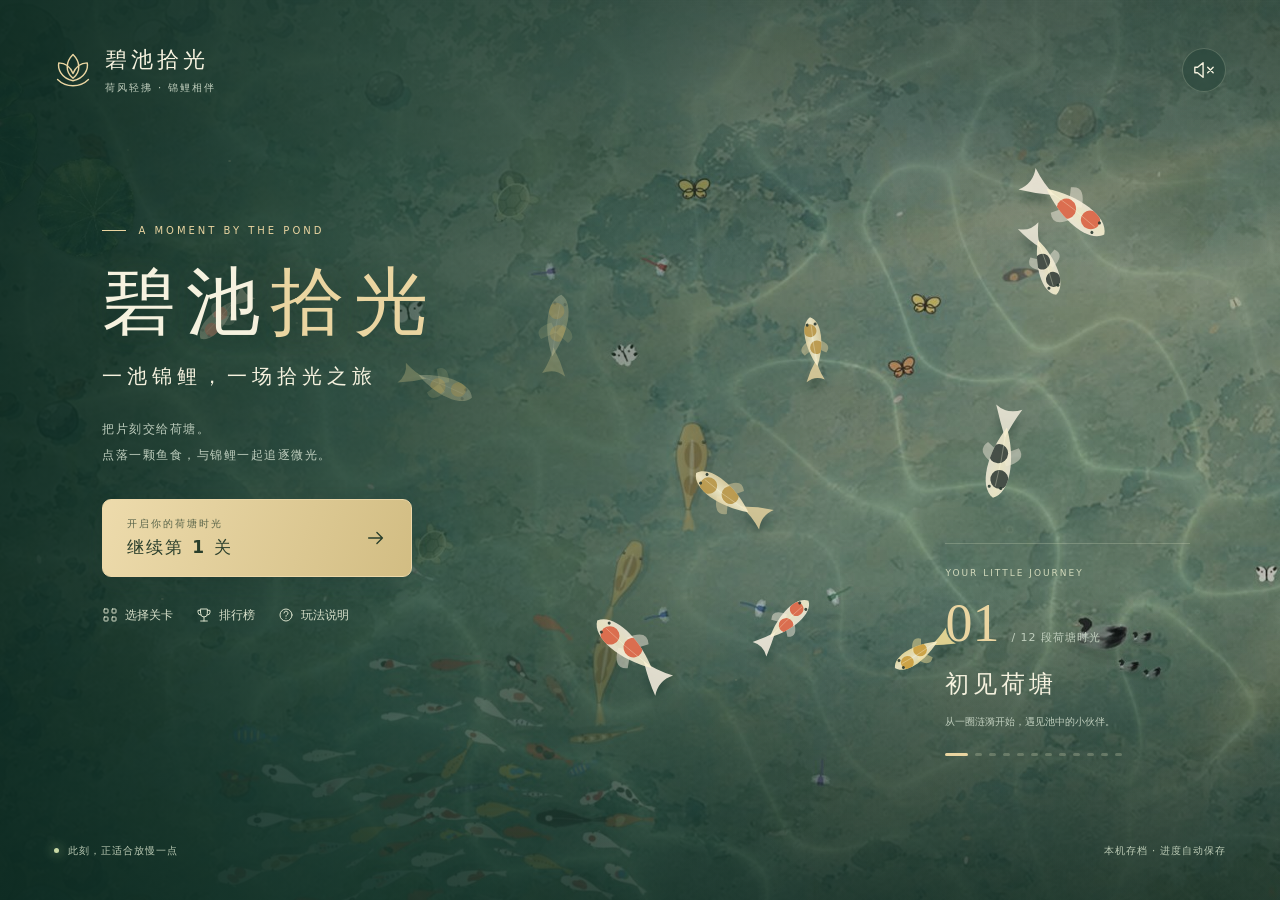
==== code/index.html @ 0af528f8 "0.1.0: first release" ====
<!doctype html>
<html lang="zh-CN">
<head>
  <meta charset="utf-8">
  <meta name="viewport" content="width=device-width,initial-scale=1,viewport-fit=cover">
  <meta name="theme-color" content="#133d35">
  <meta name="description" content="一池锦鲤，一场拾光之旅。点击水面投喂，在荷塘里开启十二段轻盈旅程。">
  <title>碧池拾光 · 一池锦鲤，一场拾光之旅</title>
  <link rel="icon" href="assets/lotus.svg" type="image/svg+xml">
  <link rel="stylesheet" href="css/game.css">
  <script defer src="js/levels.js"></script>
  <script defer src="js/storage.js"></script>
  <script defer src="js/taptap-adapter.js"></script>
  <script defer src="js/engine.js"></script>
  <script defer src="js/renderer.js"></script>
  <script defer src="js/game.js"></script>
</head>
<body>
  <svg class="symbol-library" aria-hidden="true"><defs>
    <symbol id="i-lotus" viewBox="0 0 32 32"><path d="M16 25C6 23 3 15 4 10c6 0 10 4 12 9 2-5 6-9 12-9 1 5-2 13-12 15Z"/><path d="M16 23C9 17 10 9 16 3c6 6 7 14 0 20Z"/><path d="M3 24c7 7 19 7 26 0"/></symbol>
    <symbol id="i-arrow" viewBox="0 0 24 24"><path d="M4 12h15m-6-6 6 6-6 6"/></symbol>
    <symbol id="i-sound" viewBox="0 0 24 24"><path d="m11 4-6 5H2v6h3l6 5Zm4 4c3 2 3 6 0 8m3-11c5 4 5 10 0 14"/></symbol>
    <symbol id="i-muted" viewBox="0 0 24 24"><path d="m11 4-6 5H2v6h3l6 5Zm5 5 6 6m0-6-6 6"/></symbol>
    <symbol id="i-pause" viewBox="0 0 24 24"><path d="M8 5v14M16 5v14"/></symbol>
    <symbol id="i-cup" viewBox="0 0 24 24"><path d="M7 3h10v7a5 5 0 0 1-10 0Zm0 2H3v3a4 4 0 0 0 4 4m10-7h4v3a4 4 0 0 1-4 4m-5 3v6m-5 0h10"/></symbol>
    <symbol id="i-grid" viewBox="0 0 24 24"><rect x="3" y="3" width="6" height="6" rx="1"/><rect x="15" y="3" width="6" height="6" rx="1"/><rect x="3" y="15" width="6" height="6" rx="1"/><rect x="15" y="15" width="6" height="6" rx="1"/></symbol>
    <symbol id="i-help" viewBox="0 0 24 24"><circle cx="12" cy="12" r="9"/><path d="M9 9a3 3 0 1 1 4 3c-1 .5-1 1-1 2m0 3h.01"/></symbol>
    <symbol id="i-close" viewBox="0 0 24 24"><path d="m6 6 12 12M6 18 18 6"/></symbol>
    <symbol id="i-lock" viewBox="0 0 24 24"><rect x="5" y="10" width="14" height="11" rx="2"/><path d="M8 10V7a4 4 0 0 1 8 0v3m-4 5v2"/></symbol>
    <symbol id="i-drop" viewBox="0 0 24 24"><path d="M12 2C10 7 5 10 5 15a7 7 0 0 0 14 0c0-5-5-8-7-13Z"/></symbol>
  </defs></svg>
  <main id="stage" class="stage" aria-label="碧池拾光锦鲤池塘">
    <div class="pond-background"></div><div class="pond-shade"></div>
    <canvas id="pond" aria-label="池塘投喂区域，点击水面投喂。键盘用户可按方向键移动投喂点，F 键投喂。" tabindex="0"></canvas>
    <header class="topbar">
      <div class="brand"><svg class="brand-mark"><use href="#i-lotus"/></svg><div><div class="brand-name">碧池拾光</div><span id="chapterLabel">荷风轻拂 · 锦鲤相伴</span></div></div>
      <div id="gameStats" class="game-stats" hidden><div><small>本关得分</small><strong id="score">0</strong></div><span class="stat-divider"></span><div><small>剩余时间</small><strong id="time">01:00</strong></div></div>
      <div class="system-actions"><button id="soundButton" class="icon-button" aria-label="开启音效" aria-pressed="false"><svg><use href="#i-muted"/></svg></button><button id="pauseButton" class="icon-button" aria-label="暂停游戏" hidden><svg><use href="#i-pause"/></svg></button></div>
    </header>
    <section id="menu" class="menu" aria-labelledby="mainTitle">
      <div class="eyebrow"><span></span> A MOMENT BY THE POND</div>
      <h1 id="mainTitle">碧池<span>拾光</span></h1>
      <p class="menu-subtitle">一池锦鲤，一场拾光之旅</p>
      <p class="menu-description">把片刻交给荷塘。<br>点落一颗鱼食，与锦鲤一起追逐微光。</p>
      <button id="continueButton" class="primary menu-primary"><span><small>开启你的荷塘时光</small><b id="continueLabel">继续第 1 关</b></span><svg><use href="#i-arrow"/></svg></button>
      <nav class="menu-links" aria-label="游戏菜单"><button data-action="levels"><svg><use href="#i-grid"/></svg>选择关卡</button><button data-action="ranking"><svg><use href="#i-cup"/></svg>排行榜</button><button data-action="help"><svg><use href="#i-help"/></svg>玩法说明</button></nav>
    </section>
    <aside id="journeyCard" class="journey-card"><span class="eyebrow">YOUR LITTLE JOURNEY</span><div><strong id="journeyNumber">01</strong><span>/ 12 段荷塘时光</span></div><h2 id="journeyName">初见荷塘</h2><p id="journeyNote">从一圈涟漪开始，遇见池中的小伙伴。</p><div class="journey-dots" id="journeyDots"></div></aside>
    <section id="hud" class="hud" hidden>
      <div class="objective glass"><div class="objective-title"><span id="levelLabel">第一关 · 初见荷塘</span><span id="progressText">0 / 100</span></div><div id="progressBar" class="progress-track" role="progressbar" aria-label="目标分数" aria-valuemin="0" aria-valuemax="100" aria-valuenow="0"><div id="progressFill"></div></div><div class="food-count"><svg><use href="#i-drop"/></svg><span>剩余投喂</span><b id="feeds">7</b><span class="food-dots" id="foodDots"></span></div></div>
      <div class="feeding-hint" id="feedingHint">点击水面投喂，吸引锦鲤追食</div>
      <nav class="quick-actions"><button class="icon-button" data-action="ranking" aria-label="排行榜"><svg><use href="#i-cup"/></svg></button><button class="icon-button" data-action="levels" aria-label="选择关卡"><svg><use href="#i-grid"/></svg></button><button class="icon-button" data-action="help" aria-label="玩法说明"><svg><use href="#i-help"/></svg></button></nav>
    </section>
    <div id="combo" class="combo" hidden><span id="comboNumber">2</span><small>连击 · 锦鲤逐光</small></div>
    <footer id="menuFooter" class="menu-footer"><span><i></i> 此刻，正适合放慢一点</span><span id="storageStatus">本机存档 · 进度自动保存</span></footer>
    <div id="toast" class="toast" role="status" aria-live="polite" hidden></div>
    <div id="overlay" class="overlay" hidden><section id="panel" class="panel" role="dialog" aria-modal="true" aria-labelledby="panelTitle" tabindex="-1"></section></div>
    <div id="orientation" class="orientation"><span>↻</span><div><b>请横屏体验</b><small>让荷塘在眼前舒展开来</small></div><button id="dismissOrientation" aria-label="关闭横屏提示">×</button></div>
  </main>
</body>
</html>
---- code/css/game.css ----
@charset "UTF-8";
:root{color-scheme:dark;--cream:#f6f2df;--muted:#c0cebd;--gold:#ead5a1;--green:#163d33;--line:rgba(230,235,205,.22);font-family:"Microsoft YaHei","PingFang SC",system-ui,sans-serif;color:var(--cream);background:#10261f;font-synthesis:none}
*{box-sizing:border-box}body{margin:0;min-height:100svh;display:grid;place-items:center}button,input{font:inherit}button{color:inherit;cursor:pointer;border:0}button:disabled{cursor:not-allowed}button:focus-visible,input:focus-visible,canvas:focus-visible{outline:2px solid var(--gold);outline-offset:5px}button{transition:background .16s,transform .16s,border-color .16s}button:hover:not(:disabled){transform:translateY(-2px)}button:active:not(:disabled){transform:translateY(1px)}[hidden]{display:none!important}svg{width:22px;height:22px;fill:none;stroke:currentColor;stroke-width:1.5;stroke-linecap:round;stroke-linejoin:round;flex:none}.symbol-library{position:absolute;width:0;height:0;overflow:hidden}.stage{width:100%;height:100svh;max-width:1920px;max-height:1080px;min-height:360px;position:relative;overflow:hidden;isolation:isolate;background:#507b65}.pond-background,.pond-shade,#pond{position:absolute;inset:0;width:100%;height:100%}.pond-background{z-index:-3;background:url('../assets/pond-scene.jpg') center/cover no-repeat;filter:saturate(.75) brightness(.8)}.pond-shade{z-index:-2;background:linear-gradient(90deg,rgba(13,43,34,.88),rgba(19,55,44,.62) 28%,rgba(18,52,40,.05) 65%),linear-gradient(0deg,rgba(11,36,28,.7),transparent 35%,transparent 70%,rgba(13,39,32,.45))}#pond{z-index:-1;touch-action:none}.stage.playing .pond-shade{background:linear-gradient(0deg,rgba(10,35,28,.63),transparent 28%,transparent 75%,rgba(13,39,32,.55))}.topbar{position:absolute;left:4.2%;right:4.2%;top:5%;display:flex;align-items:center;gap:26px;pointer-events:none}.brand{display:flex;align-items:center;gap:13px}.brand-mark{width:38px;height:38px;color:var(--gold);stroke-width:1.2}.brand-name{font-family:"STSong","SimSun",serif;font-size:22px;letter-spacing:4px}.brand span{display:block;font-size:10px;letter-spacing:2px;color:var(--muted);margin-top:6px}.system-actions{margin-left:auto;display:flex;gap:10px;pointer-events:auto}.icon-button{display:inline-flex;align-items:center;justify-content:center;width:44px;height:44px;border:1px solid var(--line);border-radius:50%;background:rgba(19,54,44,.35);backdrop-filter:blur(12px)}.icon-button:hover{background:rgba(228,214,169,.15);border-color:#b8b99a}.menu{position:absolute;left:8%;top:25%;width:430px;max-width:44%}.eyebrow{font-size:10px;letter-spacing:3px;color:var(--gold);display:flex;align-items:center;gap:12px}.eyebrow>span{width:24px;height:1px;background:var(--gold)}h1{font-family:"STSong","Songti SC","SimSun",serif;font-weight:400;font-size:clamp(54px,5.8vw,92px);letter-spacing:10px;line-height:1.2;margin:22px 0 16px;text-shadow:0 3px 30px #142d2266}h1 span{color:var(--gold)}.menu-subtitle{font-family:"STSong","SimSun",serif;font-size:20px;letter-spacing:5px;margin:0}.menu-description{color:#c0cfbf;font-size:12px;line-height:2.2;letter-spacing:1.5px;margin:26px 0 30px}.primary{border:1px solid #ecd7a8;background:linear-gradient(110deg,#eddbac,#d2bd83);color:#293e2b;border-radius:9px;min-height:48px;padding:13px 24px;font-weight:600;box-shadow:0 5px 24px #152f2533;display:flex;align-items:center;justify-content:center;gap:20px}.primary:hover{background:#f4e2b8}.menu-primary{width:310px;max-width:100%;justify-content:space-between;text-align:left;padding:17px 24px}.menu-primary small{display:block;font-size:10px;letter-spacing:2px;font-weight:400;opacity:.75;margin-bottom:5px}.menu-primary b{font-size:17px;letter-spacing:2px}.menu-links{display:flex;gap:23px;margin-top:26px;white-space:nowrap}.menu-links button{display:flex;gap:7px;align-items:center;background:none;padding:4px 0;color:#d8e0ca;font-size:12px}.menu-links svg{width:16px;height:16px}.journey-card{position:absolute;right:7%;bottom:16%;width:245px;padding:24px 0 0;border-top:1px solid var(--line)}.journey-card .eyebrow{font-size:9px;letter-spacing:2px;color:#d2d9bb}.journey-card>div:not(.journey-dots){display:flex;align-items:baseline;gap:12px;margin:14px 0}.journey-card strong{font-family:Georgia,serif;font-weight:400;font-size:54px;color:var(--gold)}.journey-card div>span{font-size:11px;color:var(--muted);letter-spacing:1px}.journey-card h2{font-family:"STSong","SimSun",serif;font-size:24px;font-weight:400;letter-spacing:4px;margin:0 0 12px}.journey-card p{font-size:10px;line-height:1.9;color:var(--muted)}.journey-dots{display:flex;gap:7px;margin-top:22px}.journey-dots i{width:7px;height:3px;background:#d8ddbc44;border-radius:2px}.journey-dots i.unlocked{background:var(--gold)}.journey-dots i.current{width:23px}.menu-footer{position:absolute;bottom:4.7%;left:4.2%;right:4.2%;display:flex;justify-content:space-between;color:#bccbb5;font-size:10px;letter-spacing:1px}.menu-footer span:first-child{display:flex;align-items:center;gap:9px}.menu-footer i{width:5px;height:5px;background:#cad9a6;border-radius:50%;box-shadow:0 0 12px #d9eeac}.game-stats{display:flex;gap:25px;align-items:center;margin-left:auto}.game-stats small{display:block;font-size:10px;letter-spacing:2px;color:#d2dcc5;margin-bottom:5px}.game-stats strong{font-size:31px;font-weight:500;font-variant-numeric:tabular-nums}.game-stats+.system-actions{margin-left:0}.stat-divider{height:33px;width:1px;background:var(--line)}.game-stats .urgent{color:#ffd0a8}.hud{position:absolute;bottom:5%;left:4.2%;right:4.2%;display:flex;align-items:flex-end;justify-content:space-between;gap:20px;pointer-events:none}.glass{background:rgba(17,47,38,.72);border:1px solid var(--line);backdrop-filter:blur(14px);border-radius:14px}.objective{width:310px;padding:20px 22px}.objective-title{display:flex;justify-content:space-between;gap:16px;font-size:11px;color:#e5e7cd}.objective-title span:last-child{color:var(--gold);white-space:nowrap;font-variant-numeric:tabular-nums}.progress-track{height:4px;background:#d5e1bf22;border-radius:3px;margin:15px 0 17px;overflow:hidden}.progress-track>div{height:100%;width:0;background:var(--gold);border-radius:3px;transition:width .2s}.food-count{display:flex;align-items:center;gap:7px;color:var(--muted);font-size:11px}.food-count svg{width:14px;height:14px;color:var(--gold)}.food-count b{font-size:19px;font-weight:500;color:var(--gold)}.food-dots{margin-left:auto;display:flex;gap:3px}.food-dots i{width:4px;height:4px;border-radius:50%;background:var(--gold)}.food-dots i.used{background:#cad3b82b}.feeding-hint{font-size:11px;letter-spacing:1.5px;color:#e0e5cf;text-align:center;align-self:flex-end;margin-bottom:12px;text-shadow:0 1px 8px #123}.quick-actions{display:flex;gap:8px;pointer-events:auto}.combo{position:absolute;right:5%;top:24%;color:var(--gold);text-align:center;pointer-events:none;animation:bloom .2s ease-out}.combo>span{font-family:Georgia,serif;font-size:54px;font-style:italic}.combo>span:before{content:'×';font-size:28px;margin-right:8px}.combo small{display:block;font-size:10px;letter-spacing:2px}.overlay{position:absolute;inset:0;background:rgba(7,28,22,.5);backdrop-filter:blur(7px);display:grid;place-items:center;z-index:5;padding:20px}.panel{position:relative;width:min(520px,92%);max-height:92%;overflow:auto;background:linear-gradient(140deg,rgba(35,71,57,.98),rgba(16,43,35,.98));border:1px solid #c0cea245;border-radius:20px;box-shadow:0 25px 100px #071b2266;padding:38px;text-align:center;animation:bloom .25s ease-out}.panel.wide{width:min(760px,94%)}.panel .close{position:absolute;right:16px;top:16px;width:34px;height:34px;background:none;border:0}.panel>.eyebrow{justify-content:center;font-size:9px}.panel h2{font-family:"STSong","SimSun",serif;font-weight:400;font-size:32px;letter-spacing:5px;margin:14px 0}.panel-subtitle{font-size:12px;color:var(--muted);line-height:1.9;margin:0 0 24px}.panel-actions{display:flex;gap:10px;justify-content:center;margin-top:22px;flex-wrap:wrap}.panel-actions .primary{flex:1}.secondary{padding:13px 20px;min-height:46px;border:1px solid var(--line);border-radius:8px;background:#dbe9c408;color:#dae1c9;font-size:12px}.text-button{background:none;color:var(--muted);font-size:12px;padding:12px}.panel-actions.vertical{flex-direction:column}.level-grid{display:grid;grid-template-columns:repeat(4,1fr);gap:10px;text-align:left}.level-card{min-height:102px;padding:14px;background:#bcd5a808;border:1px solid #c7d9ac24;border-radius:9px;text-align:left;position:relative}.level-card:hover:not(:disabled),.level-card.current{background:#d8dcac15;border-color:#dec99888}.level-card:disabled{opacity:.4}.level-card b{display:block;font:23px Georgia,serif;color:var(--gold);margin-bottom:7px}.level-card span{display:block;font-size:12px}.level-card small{display:block;font-size:9px;color:var(--muted);margin-top:6px}.level-card svg{position:absolute;right:12px;top:16px;width:15px;height:15px}.result-flower{width:50px;height:50px;color:var(--gold);margin:0 auto 12px}.result-score{font:58px Georgia,serif;color:var(--gold);margin:18px 0 5px}.result-stats{display:flex;justify-content:center;gap:28px;border-top:1px solid var(--line);border-bottom:1px solid var(--line);padding:20px 0;margin:22px 0}.result-stats small{display:block;font-size:10px;color:var(--muted);margin-bottom:8px}.result-stats b{font-size:20px;font-weight:500}.service-note{font-size:10px;color:#c7d0b7;line-height:1.8}.steps{display:grid;gap:16px;text-align:left;margin:26px 0}.step{display:flex;gap:18px;align-items:center}.step>b{font:30px Georgia,serif;color:var(--gold);opacity:.8}.step h3{font-size:14px;font-weight:500;margin:0 0 6px}.step p{font-size:11px;line-height:1.8;color:var(--muted);margin:0}.help-tip{font-size:11px;line-height:1.9;color:var(--muted);background:#a6c2970a;border-radius:8px;padding:12px}.nickname{display:flex;align-items:center;gap:12px;margin:16px 0;text-align:left;font-size:11px;color:var(--muted)}.nickname input{min-width:0;flex:1;border:1px solid var(--line);border-radius:6px;padding:9px 12px;color:var(--cream);background:#091f1866;font-size:12px}.nickname button{min-height:36px;padding:7px 12px}.ranking-section{text-align:left;font-size:12px;letter-spacing:2px;margin:20px 0 10px;color:var(--gold)}.ranking-table{width:100%;border-collapse:collapse;text-align:left;font-size:11px}.ranking-table th{font-size:10px;font-weight:400;color:#b8c5a9;padding:11px 7px;border-bottom:1px solid var(--line)}.ranking-table td{padding:12px 7px;border-bottom:1px solid #c6d8a511}.ranking-table td:nth-child(3){color:var(--gold);font-variant-numeric:tabular-nums}.empty{padding:25px 12px;font-size:12px;color:var(--muted);line-height:2}.toast{position:absolute;left:50%;bottom:23%;transform:translateX(-50%);max-width:85%;background:#173b32ed;border:1px solid var(--line);border-radius:8px;padding:13px 20px;z-index:10;font-size:12px;line-height:1.6;text-align:center;pointer-events:none}.orientation{display:none}.stage.orientation-dismissed .orientation{display:none}@keyframes bloom{from{opacity:0;transform:translateY(6px) scale(.98)}to{opacity:1;transform:none}}
@media(min-aspect-ratio:19/10){.stage{height:min(100svh,56.25vw)}}
@media(max-height:650px) and (orientation:landscape){.topbar{top:5%;gap:18px}.brand-name{font-size:17px}.brand-mark{width:30px;height:30px}.brand span{font-size:8px}.menu{top:23%;left:8%;width:380px}.eyebrow{font-size:8px}h1{font-size:58px;margin:15px 0 9px}.menu-subtitle{font-size:16px;letter-spacing:3px}.menu-description{margin:14px 0 18px;font-size:10px;line-height:1.9}.menu-primary{width:270px;padding:12px 20px;min-height:54px}.menu-primary b{font-size:15px}.menu-primary small{font-size:8px}.menu-links{margin-top:16px;gap:18px}.menu-links button{font-size:10px}.journey-card{bottom:18%;width:210px;padding-top:15px}.journey-card strong{font-size:42px}.journey-card h2{font-size:20px}.journey-dots{margin-top:15px}.menu-footer{font-size:8px}.objective{padding:14px 17px;width:270px}.panel{padding:24px;max-height:94%;border-radius:14px}.panel h2{font-size:27px;margin:10px 0}.panel-subtitle{margin-bottom:15px;font-size:11px}.panel>.eyebrow{font-size:8px}.level-card{min-height:75px;padding:10px}.level-card b{font-size:19px;margin-bottom:4px}.level-card small{font-size:8px}.level-grid{gap:7px}.result-flower{height:30px;margin-bottom:0}.result-score{font-size:44px;margin:8px 0}.result-stats{margin:12px 0;padding:13px 0}.panel-actions{margin-top:14px}.steps{gap:13px;margin:20px 0}.game-stats strong{font-size:25px}.combo>span{font-size:40px}}
@media(max-width:850px) and (orientation:landscape){.stage{min-height:300px}.topbar{left:4%;right:4%;top:5%}.brand span{display:none}.menu{top:23%;max-width:52%}h1{font-size:48px;margin:12px 0}.menu-subtitle{font-size:14px}.menu-description{font-size:9px;margin:10px 0 15px}.menu-primary{width:235px;min-height:48px;padding:9px 16px}.menu-primary small{display:none}.menu-links{margin-top:13px;gap:16px}.journey-card{right:6%;bottom:18%;width:180px}.journey-card strong{font-size:36px}.journey-card p{font-size:9px}.journey-card .eyebrow{font-size:7px}.journey-card h2{font-size:18px}.icon-button{width:40px;height:40px}.feeding-hint{font-size:9px;letter-spacing:0;max-width:160px}.objective{width:245px}.food-dots{gap:2px}.game-stats{gap:14px}.level-card{min-height:65px;padding:8px}.level-card b{font-size:16px}.level-card span{font-size:10px}.level-card svg{top:10px;right:8px}.panel{max-height:96%;padding:19px 25px}.panel h2{font-size:23px}.panel-subtitle{font-size:10px;margin-bottom:10px}.panel-actions{margin-top:12px}.panel-actions .primary,.panel-actions .secondary{min-height:40px;padding:10px 15px}.panel .close{right:10px;top:10px}.result-stats{padding:10px 0}.result-score{font-size:38px}.result-flower{height:25px}.help-tip{font-size:10px;padding:9px}.steps{gap:10px;margin:14px 0}.step h3{font-size:12px}.step p{font-size:10px}}
@media(orientation:portrait){.stage{min-height:620px}.pond-background{background-position:44% center}.pond-shade{background:linear-gradient(90deg,#143b30db,#143b3066),linear-gradient(0deg,#143b30d9,transparent)}.topbar{top:4%}.brand-name{font-size:19px}.menu{left:9%;top:22%;max-width:84%;width:390px}h1{font-size:64px;letter-spacing:7px}.menu-subtitle{font-size:17px;letter-spacing:3px}.menu-description{margin:22px 0}.menu-primary{width:100%}.menu-links{justify-content:space-between;gap:12px}.journey-card{display:none}.menu-footer{bottom:4%;font-size:9px;gap:18px}.menu-footer span:first-child{max-width:115px;line-height:1.9}.menu-footer span:last-child{max-width:150px;text-align:right;line-height:1.9}.orientation{position:absolute;top:12%;left:9%;right:9%;z-index:6;display:flex;align-items:center;gap:12px;padding:12px 16px;background:#133a31e8;border:1px solid var(--line);border-radius:10px;backdrop-filter:blur(8px)}.orientation>span{font-size:25px;color:var(--gold)}.orientation b{display:block;font-size:12px;font-weight:500}.orientation small{display:block;font-size:9px;color:var(--muted);margin-top:4px}.orientation button{margin-left:auto;background:none;font-size:22px;padding:5px 8px}.game-stats{position:absolute;top:62px;right:0;gap:17px}.game-stats strong{font-size:23px}.brand span{font-size:8px}.system-actions{gap:6px}.icon-button{width:40px;height:40px}.hud{bottom:4%;flex-wrap:wrap;gap:15px}.objective{width:100%;order:2}.quick-actions{margin-left:auto}.feeding-hint{font-size:10px;max-width:150px;line-height:1.7;text-align:left;margin:0;align-self:center}.combo{top:29%;right:9%}.panel{width:100%;max-height:90%;padding:32px 22px}.panel.wide{width:100%}.level-grid{grid-template-columns:repeat(3,1fr);gap:8px}.level-card{padding:10px;min-height:95px}.level-card span{font-size:11px}.level-card svg{right:8px;top:14px}.ranking-table{font-size:10px}.ranking-table th,.ranking-table td{padding:10px 4px}.ranking-table th:last-child,.ranking-table td:last-child{display:none}.panel h2{font-size:28px}.panel-actions{gap:8px}.panel-actions .secondary{flex:1;white-space:nowrap;font-size:11px;padding:12px 10px}}
@media(prefers-reduced-motion:reduce){*,*:before,*:after{animation:none!important;transition:none!important}}
/* Keep the sound control right-aligned when game statistics are hidden. */
.game-stats[hidden]+.system-actions{margin-left:auto}
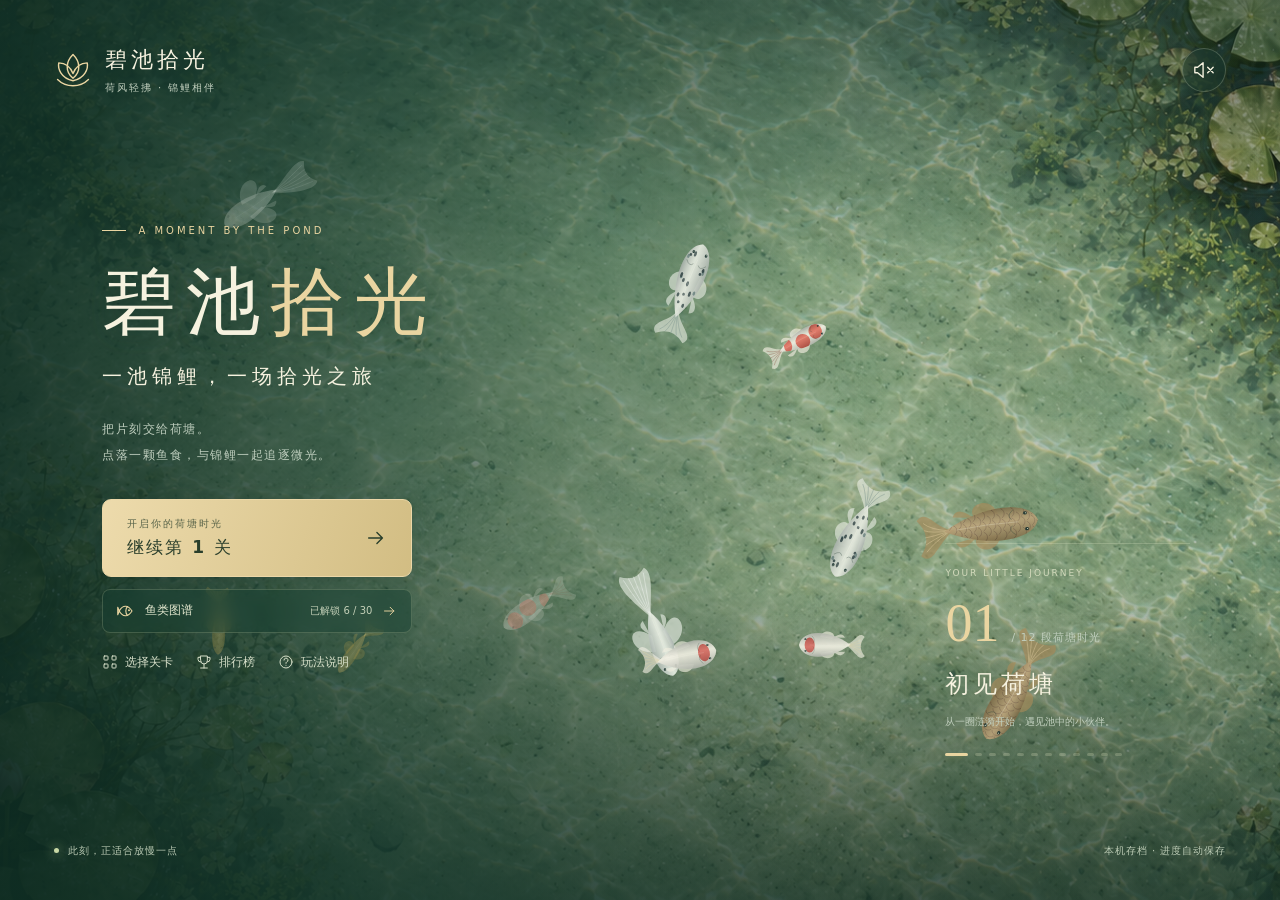
==== commit c396500c: "0.1.1: update Fish Atlas" ====
--- a/code/index.html
+++ b/code/index.html
@@ -6,9 +6,12 @@
   <meta name="theme-color" content="#133d35">
   <meta name="description" content="一池锦鲤，一场拾光之旅。点击水面投喂，在荷塘里开启十二段轻盈旅程。">
   <title>碧池拾光 · 一池锦鲤，一场拾光之旅</title>
-  <link rel="icon" href="assets/lotus.svg" type="image/svg+xml">
+  <link rel="icon" href="../assets/icons/lotus.svg" type="image/svg+xml">
   <link rel="stylesheet" href="css/game.css">
+  <link rel="stylesheet" href="css/atlas.css">
   <script defer src="js/levels.js"></script>
+  <script defer src="js/fish-catalog.js"></script>
+  <script defer src="js/fish-art.js"></script>
   <script defer src="js/storage.js"></script>
   <script defer src="js/taptap-adapter.js"></script>
   <script defer src="js/engine.js"></script>
@@ -24,6 +27,7 @@
     <symbol id="i-pause" viewBox="0 0 24 24"><path d="M8 5v14M16 5v14"/></symbol>
     <symbol id="i-cup" viewBox="0 0 24 24"><path d="M7 3h10v7a5 5 0 0 1-10 0Zm0 2H3v3a4 4 0 0 0 4 4m10-7h4v3a4 4 0 0 1-4 4m-5 3v6m-5 0h10"/></symbol>
     <symbol id="i-grid" viewBox="0 0 24 24"><rect x="3" y="3" width="6" height="6" rx="1"/><rect x="15" y="3" width="6" height="6" rx="1"/><rect x="3" y="15" width="6" height="6" rx="1"/><rect x="15" y="15" width="6" height="6" rx="1"/></symbol>
+    <symbol id="i-fish" viewBox="0 0 24 24"><path d="M3 12c5-9 12-8 17 0-5 8-12 9-17 0Zm0 0L1 7v10Zm11-6c-3 3-3 9 0 12"/><circle cx="16" cy="11" r=".6"/></symbol>
     <symbol id="i-help" viewBox="0 0 24 24"><circle cx="12" cy="12" r="9"/><path d="M9 9a3 3 0 1 1 4 3c-1 .5-1 1-1 2m0 3h.01"/></symbol>
     <symbol id="i-close" viewBox="0 0 24 24"><path d="m6 6 12 12M6 18 18 6"/></symbol>
     <symbol id="i-lock" viewBox="0 0 24 24"><rect x="5" y="10" width="14" height="11" rx="2"/><path d="M8 10V7a4 4 0 0 1 8 0v3m-4 5v2"/></symbol>
@@ -43,6 +47,7 @@
       <p class="menu-subtitle">一池锦鲤，一场拾光之旅</p>
       <p class="menu-description">把片刻交给荷塘。<br>点落一颗鱼食，与锦鲤一起追逐微光。</p>
       <button id="continueButton" class="primary menu-primary"><span><small>开启你的荷塘时光</small><b id="continueLabel">继续第 1 关</b></span><svg><use href="#i-arrow"/></svg></button>
+      <button class="atlas-entry" data-action="atlas"><svg><use href="#i-fish"/></svg><span>鱼类图谱</span><small id="atlasCount">已解锁 6 / 30</small><svg><use href="#i-arrow"/></svg></button>
       <nav class="menu-links" aria-label="游戏菜单"><button data-action="levels"><svg><use href="#i-grid"/></svg>选择关卡</button><button data-action="ranking"><svg><use href="#i-cup"/></svg>排行榜</button><button data-action="help"><svg><use href="#i-help"/></svg>玩法说明</button></nav>
     </section>
     <aside id="journeyCard" class="journey-card"><span class="eyebrow">YOUR LITTLE JOURNEY</span><div><strong id="journeyNumber">01</strong><span>/ 12 段荷塘时光</span></div><h2 id="journeyName">初见荷塘</h2><p id="journeyNote">从一圈涟漪开始，遇见池中的小伙伴。</p><div class="journey-dots" id="journeyDots"></div></aside>
--- a/code/css/game.css
+++ b/code/css/game.css
@@ -1,6 +1,6 @@
 @charset "UTF-8";
 :root{color-scheme:dark;--cream:#f6f2df;--muted:#c0cebd;--gold:#ead5a1;--green:#163d33;--line:rgba(230,235,205,.22);font-family:"Microsoft YaHei","PingFang SC",system-ui,sans-serif;color:var(--cream);background:#10261f;font-synthesis:none}
-*{box-sizing:border-box}body{margin:0;min-height:100svh;display:grid;place-items:center}button,input{font:inherit}button{color:inherit;cursor:pointer;border:0}button:disabled{cursor:not-allowed}button:focus-visible,input:focus-visible,canvas:focus-visible{outline:2px solid var(--gold);outline-offset:5px}button{transition:background .16s,transform .16s,border-color .16s}button:hover:not(:disabled){transform:translateY(-2px)}button:active:not(:disabled){transform:translateY(1px)}[hidden]{display:none!important}svg{width:22px;height:22px;fill:none;stroke:currentColor;stroke-width:1.5;stroke-linecap:round;stroke-linejoin:round;flex:none}.symbol-library{position:absolute;width:0;height:0;overflow:hidden}.stage{width:100%;height:100svh;max-width:1920px;max-height:1080px;min-height:360px;position:relative;overflow:hidden;isolation:isolate;background:#507b65}.pond-background,.pond-shade,#pond{position:absolute;inset:0;width:100%;height:100%}.pond-background{z-index:-3;background:url('../assets/pond-scene.jpg') center/cover no-repeat;filter:saturate(.75) brightness(.8)}.pond-shade{z-index:-2;background:linear-gradient(90deg,rgba(13,43,34,.88),rgba(19,55,44,.62) 28%,rgba(18,52,40,.05) 65%),linear-gradient(0deg,rgba(11,36,28,.7),transparent 35%,transparent 70%,rgba(13,39,32,.45))}#pond{z-index:-1;touch-action:none}.stage.playing .pond-shade{background:linear-gradient(0deg,rgba(10,35,28,.63),transparent 28%,transparent 75%,rgba(13,39,32,.55))}.topbar{position:absolute;left:4.2%;right:4.2%;top:5%;display:flex;align-items:center;gap:26px;pointer-events:none}.brand{display:flex;align-items:center;gap:13px}.brand-mark{width:38px;height:38px;color:var(--gold);stroke-width:1.2}.brand-name{font-family:"STSong","SimSun",serif;font-size:22px;letter-spacing:4px}.brand span{display:block;font-size:10px;letter-spacing:2px;color:var(--muted);margin-top:6px}.system-actions{margin-left:auto;display:flex;gap:10px;pointer-events:auto}.icon-button{display:inline-flex;align-items:center;justify-content:center;width:44px;height:44px;border:1px solid var(--line);border-radius:50%;background:rgba(19,54,44,.35);backdrop-filter:blur(12px)}.icon-button:hover{background:rgba(228,214,169,.15);border-color:#b8b99a}.menu{position:absolute;left:8%;top:25%;width:430px;max-width:44%}.eyebrow{font-size:10px;letter-spacing:3px;color:var(--gold);display:flex;align-items:center;gap:12px}.eyebrow>span{width:24px;height:1px;background:var(--gold)}h1{font-family:"STSong","Songti SC","SimSun",serif;font-weight:400;font-size:clamp(54px,5.8vw,92px);letter-spacing:10px;line-height:1.2;margin:22px 0 16px;text-shadow:0 3px 30px #142d2266}h1 span{color:var(--gold)}.menu-subtitle{font-family:"STSong","SimSun",serif;font-size:20px;letter-spacing:5px;margin:0}.menu-description{color:#c0cfbf;font-size:12px;line-height:2.2;letter-spacing:1.5px;margin:26px 0 30px}.primary{border:1px solid #ecd7a8;background:linear-gradient(110deg,#eddbac,#d2bd83);color:#293e2b;border-radius:9px;min-height:48px;padding:13px 24px;font-weight:600;box-shadow:0 5px 24px #152f2533;display:flex;align-items:center;justify-content:center;gap:20px}.primary:hover{background:#f4e2b8}.menu-primary{width:310px;max-width:100%;justify-content:space-between;text-align:left;padding:17px 24px}.menu-primary small{display:block;font-size:10px;letter-spacing:2px;font-weight:400;opacity:.75;margin-bottom:5px}.menu-primary b{font-size:17px;letter-spacing:2px}.menu-links{display:flex;gap:23px;margin-top:26px;white-space:nowrap}.menu-links button{display:flex;gap:7px;align-items:center;background:none;padding:4px 0;color:#d8e0ca;font-size:12px}.menu-links svg{width:16px;height:16px}.journey-card{position:absolute;right:7%;bottom:16%;width:245px;padding:24px 0 0;border-top:1px solid var(--line)}.journey-card .eyebrow{font-size:9px;letter-spacing:2px;color:#d2d9bb}.journey-card>div:not(.journey-dots){display:flex;align-items:baseline;gap:12px;margin:14px 0}.journey-card strong{font-family:Georgia,serif;font-weight:400;font-size:54px;color:var(--gold)}.journey-card div>span{font-size:11px;color:var(--muted);letter-spacing:1px}.journey-card h2{font-family:"STSong","SimSun",serif;font-size:24px;font-weight:400;letter-spacing:4px;margin:0 0 12px}.journey-card p{font-size:10px;line-height:1.9;color:var(--muted)}.journey-dots{display:flex;gap:7px;margin-top:22px}.journey-dots i{width:7px;height:3px;background:#d8ddbc44;border-radius:2px}.journey-dots i.unlocked{background:var(--gold)}.journey-dots i.current{width:23px}.menu-footer{position:absolute;bottom:4.7%;left:4.2%;right:4.2%;display:flex;justify-content:space-between;color:#bccbb5;font-size:10px;letter-spacing:1px}.menu-footer span:first-child{display:flex;align-items:center;gap:9px}.menu-footer i{width:5px;height:5px;background:#cad9a6;border-radius:50%;box-shadow:0 0 12px #d9eeac}.game-stats{display:flex;gap:25px;align-items:center;margin-left:auto}.game-stats small{display:block;font-size:10px;letter-spacing:2px;color:#d2dcc5;margin-bottom:5px}.game-stats strong{font-size:31px;font-weight:500;font-variant-numeric:tabular-nums}.game-stats+.system-actions{margin-left:0}.stat-divider{height:33px;width:1px;background:var(--line)}.game-stats .urgent{color:#ffd0a8}.hud{position:absolute;bottom:5%;left:4.2%;right:4.2%;display:flex;align-items:flex-end;justify-content:space-between;gap:20px;pointer-events:none}.glass{background:rgba(17,47,38,.72);border:1px solid var(--line);backdrop-filter:blur(14px);border-radius:14px}.objective{width:310px;padding:20px 22px}.objective-title{display:flex;justify-content:space-between;gap:16px;font-size:11px;color:#e5e7cd}.objective-title span:last-child{color:var(--gold);white-space:nowrap;font-variant-numeric:tabular-nums}.progress-track{height:4px;background:#d5e1bf22;border-radius:3px;margin:15px 0 17px;overflow:hidden}.progress-track>div{height:100%;width:0;background:var(--gold);border-radius:3px;transition:width .2s}.food-count{display:flex;align-items:center;gap:7px;color:var(--muted);font-size:11px}.food-count svg{width:14px;height:14px;color:var(--gold)}.food-count b{font-size:19px;font-weight:500;color:var(--gold)}.food-dots{margin-left:auto;display:flex;gap:3px}.food-dots i{width:4px;height:4px;border-radius:50%;background:var(--gold)}.food-dots i.used{background:#cad3b82b}.feeding-hint{font-size:11px;letter-spacing:1.5px;color:#e0e5cf;text-align:center;align-self:flex-end;margin-bottom:12px;text-shadow:0 1px 8px #123}.quick-actions{display:flex;gap:8px;pointer-events:auto}.combo{position:absolute;right:5%;top:24%;color:var(--gold);text-align:center;pointer-events:none;animation:bloom .2s ease-out}.combo>span{font-family:Georgia,serif;font-size:54px;font-style:italic}.combo>span:before{content:'×';font-size:28px;margin-right:8px}.combo small{display:block;font-size:10px;letter-spacing:2px}.overlay{position:absolute;inset:0;background:rgba(7,28,22,.5);backdrop-filter:blur(7px);display:grid;place-items:center;z-index:5;padding:20px}.panel{position:relative;width:min(520px,92%);max-height:92%;overflow:auto;background:linear-gradient(140deg,rgba(35,71,57,.98),rgba(16,43,35,.98));border:1px solid #c0cea245;border-radius:20px;box-shadow:0 25px 100px #071b2266;padding:38px;text-align:center;animation:bloom .25s ease-out}.panel.wide{width:min(760px,94%)}.panel .close{position:absolute;right:16px;top:16px;width:34px;height:34px;background:none;border:0}.panel>.eyebrow{justify-content:center;font-size:9px}.panel h2{font-family:"STSong","SimSun",serif;font-weight:400;font-size:32px;letter-spacing:5px;margin:14px 0}.panel-subtitle{font-size:12px;color:var(--muted);line-height:1.9;margin:0 0 24px}.panel-actions{display:flex;gap:10px;justify-content:center;margin-top:22px;flex-wrap:wrap}.panel-actions .primary{flex:1}.secondary{padding:13px 20px;min-height:46px;border:1px solid var(--line);border-radius:8px;background:#dbe9c408;color:#dae1c9;font-size:12px}.text-button{background:none;color:var(--muted);font-size:12px;padding:12px}.panel-actions.vertical{flex-direction:column}.level-grid{display:grid;grid-template-columns:repeat(4,1fr);gap:10px;text-align:left}.level-card{min-height:102px;padding:14px;background:#bcd5a808;border:1px solid #c7d9ac24;border-radius:9px;text-align:left;position:relative}.level-card:hover:not(:disabled),.level-card.current{background:#d8dcac15;border-color:#dec99888}.level-card:disabled{opacity:.4}.level-card b{display:block;font:23px Georgia,serif;color:var(--gold);margin-bottom:7px}.level-card span{display:block;font-size:12px}.level-card small{display:block;font-size:9px;color:var(--muted);margin-top:6px}.level-card svg{position:absolute;right:12px;top:16px;width:15px;height:15px}.result-flower{width:50px;height:50px;color:var(--gold);margin:0 auto 12px}.result-score{font:58px Georgia,serif;color:var(--gold);margin:18px 0 5px}.result-stats{display:flex;justify-content:center;gap:28px;border-top:1px solid var(--line);border-bottom:1px solid var(--line);padding:20px 0;margin:22px 0}.result-stats small{display:block;font-size:10px;color:var(--muted);margin-bottom:8px}.result-stats b{font-size:20px;font-weight:500}.service-note{font-size:10px;color:#c7d0b7;line-height:1.8}.steps{display:grid;gap:16px;text-align:left;margin:26px 0}.step{display:flex;gap:18px;align-items:center}.step>b{font:30px Georgia,serif;color:var(--gold);opacity:.8}.step h3{font-size:14px;font-weight:500;margin:0 0 6px}.step p{font-size:11px;line-height:1.8;color:var(--muted);margin:0}.help-tip{font-size:11px;line-height:1.9;color:var(--muted);background:#a6c2970a;border-radius:8px;padding:12px}.nickname{display:flex;align-items:center;gap:12px;margin:16px 0;text-align:left;font-size:11px;color:var(--muted)}.nickname input{min-width:0;flex:1;border:1px solid var(--line);border-radius:6px;padding:9px 12px;color:var(--cream);background:#091f1866;font-size:12px}.nickname button{min-height:36px;padding:7px 12px}.ranking-section{text-align:left;font-size:12px;letter-spacing:2px;margin:20px 0 10px;color:var(--gold)}.ranking-table{width:100%;border-collapse:collapse;text-align:left;font-size:11px}.ranking-table th{font-size:10px;font-weight:400;color:#b8c5a9;padding:11px 7px;border-bottom:1px solid var(--line)}.ranking-table td{padding:12px 7px;border-bottom:1px solid #c6d8a511}.ranking-table td:nth-child(3){color:var(--gold);font-variant-numeric:tabular-nums}.empty{padding:25px 12px;font-size:12px;color:var(--muted);line-height:2}.toast{position:absolute;left:50%;bottom:23%;transform:translateX(-50%);max-width:85%;background:#173b32ed;border:1px solid var(--line);border-radius:8px;padding:13px 20px;z-index:10;font-size:12px;line-height:1.6;text-align:center;pointer-events:none}.orientation{display:none}.stage.orientation-dismissed .orientation{display:none}@keyframes bloom{from{opacity:0;transform:translateY(6px) scale(.98)}to{opacity:1;transform:none}}
+*{box-sizing:border-box}body{margin:0;min-height:100svh;display:grid;place-items:center}button,input{font:inherit}button{color:inherit;cursor:pointer;border:0}button:disabled{cursor:not-allowed}button:focus-visible,input:focus-visible,canvas:focus-visible{outline:2px solid var(--gold);outline-offset:5px}button{transition:background .16s,transform .16s,border-color .16s}button:hover:not(:disabled){transform:translateY(-2px)}button:active:not(:disabled){transform:translateY(1px)}[hidden]{display:none!important}svg{width:22px;height:22px;fill:none;stroke:currentColor;stroke-width:1.5;stroke-linecap:round;stroke-linejoin:round;flex:none}.symbol-library{position:absolute;width:0;height:0;overflow:hidden}.stage{width:100%;height:100svh;max-width:1920px;max-height:1080px;min-height:360px;position:relative;overflow:hidden;isolation:isolate;background:#507b65}.pond-background,.pond-shade,#pond{position:absolute;inset:0;width:100%;height:100%}.pond-background{z-index:-3;background:url('../../assets/backgrounds/pond-jade-v1.png') center/cover no-repeat;filter:saturate(.75) brightness(.8)}.pond-shade{z-index:-2;background:linear-gradient(90deg,rgba(13,43,34,.88),rgba(19,55,44,.62) 28%,rgba(18,52,40,.05) 65%),linear-gradient(0deg,rgba(11,36,28,.7),transparent 35%,transparent 70%,rgba(13,39,32,.45))}#pond{z-index:-1;touch-action:none}.stage.playing .pond-shade{background:linear-gradient(0deg,rgba(10,35,28,.63),transparent 28%,transparent 75%,rgba(13,39,32,.55))}.topbar{position:absolute;left:4.2%;right:4.2%;top:5%;display:flex;align-items:center;gap:26px;pointer-events:none}.brand{display:flex;align-items:center;gap:13px}.brand-mark{width:38px;height:38px;color:var(--gold);stroke-width:1.2}.brand-name{font-family:"STSong","SimSun",serif;font-size:22px;letter-spacing:4px}.brand span{display:block;font-size:10px;letter-spacing:2px;color:var(--muted);margin-top:6px}.system-actions{margin-left:auto;display:flex;gap:10px;pointer-events:auto}.icon-button{display:inline-flex;align-items:center;justify-content:center;width:44px;height:44px;border:1px solid var(--line);border-radius:50%;background:rgba(19,54,44,.35);backdrop-filter:blur(12px)}.icon-button:hover{background:rgba(228,214,169,.15);border-color:#b8b99a}.menu{position:absolute;left:8%;top:25%;width:430px;max-width:44%}.eyebrow{font-size:10px;letter-spacing:3px;color:var(--gold);display:flex;align-items:center;gap:12px}.eyebrow>span{width:24px;height:1px;background:var(--gold)}h1{font-family:"STSong","Songti SC","SimSun",serif;font-weight:400;font-size:clamp(54px,5.8vw,92px);letter-spacing:10px;line-height:1.2;margin:22px 0 16px;text-shadow:0 3px 30px #142d2266}h1 span{color:var(--gold)}.menu-subtitle{font-family:"STSong","SimSun",serif;font-size:20px;letter-spacing:5px;margin:0}.menu-description{color:#c0cfbf;font-size:12px;line-height:2.2;letter-spacing:1.5px;margin:26px 0 30px}.primary{border:1px solid #ecd7a8;background:linear-gradient(110deg,#eddbac,#d2bd83);color:#293e2b;border-radius:9px;min-height:48px;padding:13px 24px;font-weight:600;box-shadow:0 5px 24px #152f2533;display:flex;align-items:center;justify-content:center;gap:20px}.primary:hover{background:#f4e2b8}.menu-primary{width:310px;max-width:100%;justify-content:space-between;text-align:left;padding:17px 24px}.menu-primary small{display:block;font-size:10px;letter-spacing:2px;font-weight:400;opacity:.75;margin-bottom:5px}.menu-primary b{font-size:17px;letter-spacing:2px}.menu-links{display:flex;gap:23px;margin-top:26px;white-space:nowrap}.menu-links button{display:flex;gap:7px;align-items:center;background:none;padding:4px 0;color:#d8e0ca;font-size:12px}.menu-links svg{width:16px;height:16px}.journey-card{position:absolute;right:7%;bottom:16%;width:245px;padding:24px 0 0;border-top:1px solid var(--line)}.journey-card .eyebrow{font-size:9px;letter-spacing:2px;color:#d2d9bb}.journey-card>div:not(.journey-dots){display:flex;align-items:baseline;gap:12px;margin:14px 0}.journey-card strong{font-family:Georgia,serif;font-weight:400;font-size:54px;color:var(--gold)}.journey-card div>span{font-size:11px;color:var(--muted);letter-spacing:1px}.journey-card h2{font-family:"STSong","SimSun",serif;font-size:24px;font-weight:400;letter-spacing:4px;margin:0 0 12px}.journey-card p{font-size:10px;line-height:1.9;color:var(--muted)}.journey-dots{display:flex;gap:7px;margin-top:22px}.journey-dots i{width:7px;height:3px;background:#d8ddbc44;border-radius:2px}.journey-dots i.unlocked{background:var(--gold)}.journey-dots i.current{width:23px}.menu-footer{position:absolute;bottom:4.7%;left:4.2%;right:4.2%;display:flex;justify-content:space-between;color:#bccbb5;font-size:10px;letter-spacing:1px}.menu-footer span:first-child{display:flex;align-items:center;gap:9px}.menu-footer i{width:5px;height:5px;background:#cad9a6;border-radius:50%;box-shadow:0 0 12px #d9eeac}.game-stats{display:flex;gap:25px;align-items:center;margin-left:auto}.game-stats small{display:block;font-size:10px;letter-spacing:2px;color:#d2dcc5;margin-bottom:5px}.game-stats strong{font-size:31px;font-weight:500;font-variant-numeric:tabular-nums}.game-stats+.system-actions{margin-left:0}.stat-divider{height:33px;width:1px;background:var(--line)}.game-stats .urgent{color:#ffd0a8}.hud{position:absolute;bottom:5%;left:4.2%;right:4.2%;display:flex;align-items:flex-end;justify-content:space-between;gap:20px;pointer-events:none}.glass{background:rgba(17,47,38,.72);border:1px solid var(--line);backdrop-filter:blur(14px);border-radius:14px}.objective{width:310px;padding:20px 22px}.objective-title{display:flex;justify-content:space-between;gap:16px;font-size:11px;color:#e5e7cd}.objective-title span:last-child{color:var(--gold);white-space:nowrap;font-variant-numeric:tabular-nums}.progress-track{height:4px;background:#d5e1bf22;border-radius:3px;margin:15px 0 17px;overflow:hidden}.progress-track>div{height:100%;width:0;background:var(--gold);border-radius:3px;transition:width .2s}.food-count{display:flex;align-items:center;gap:7px;color:var(--muted);font-size:11px}.food-count svg{width:14px;height:14px;color:var(--gold)}.food-count b{font-size:19px;font-weight:500;color:var(--gold)}.food-dots{margin-left:auto;display:flex;gap:3px}.food-dots i{width:4px;height:4px;border-radius:50%;background:var(--gold)}.food-dots i.used{background:#cad3b82b}.feeding-hint{font-size:11px;letter-spacing:1.5px;color:#e0e5cf;text-align:center;align-self:flex-end;margin-bottom:12px;text-shadow:0 1px 8px #123}.quick-actions{display:flex;gap:8px;pointer-events:auto}.combo{position:absolute;right:5%;top:24%;color:var(--gold);text-align:center;pointer-events:none;animation:bloom .2s ease-out}.combo>span{font-family:Georgia,serif;font-size:54px;font-style:italic}.combo>span:before{content:'×';font-size:28px;margin-right:8px}.combo small{display:block;font-size:10px;letter-spacing:2px}.overlay{position:absolute;inset:0;background:rgba(7,28,22,.5);backdrop-filter:blur(7px);display:grid;place-items:center;z-index:5;padding:20px}.panel{position:relative;width:min(520px,92%);max-height:92%;overflow:auto;background:linear-gradient(140deg,rgba(35,71,57,.98),rgba(16,43,35,.98));border:1px solid #c0cea245;border-radius:20px;box-shadow:0 25px 100px #071b2266;padding:38px;text-align:center;animation:bloom .25s ease-out}.panel.wide{width:min(760px,94%)}.panel .close{position:absolute;right:16px;top:16px;width:34px;height:34px;background:none;border:0}.panel>.eyebrow{justify-content:center;font-size:9px}.panel h2{font-family:"STSong","SimSun",serif;font-weight:400;font-size:32px;letter-spacing:5px;margin:14px 0}.panel-subtitle{font-size:12px;color:var(--muted);line-height:1.9;margin:0 0 24px}.panel-actions{display:flex;gap:10px;justify-content:center;margin-top:22px;flex-wrap:wrap}.panel-actions .primary{flex:1}.secondary{padding:13px 20px;min-height:46px;border:1px solid var(--line);border-radius:8px;background:#dbe9c408;color:#dae1c9;font-size:12px}.text-button{background:none;color:var(--muted);font-size:12px;padding:12px}.panel-actions.vertical{flex-direction:column}.level-grid{display:grid;grid-template-columns:repeat(4,1fr);gap:10px;text-align:left}.level-card{min-height:102px;padding:14px;background:#bcd5a808;border:1px solid #c7d9ac24;border-radius:9px;text-align:left;position:relative}.level-card:hover:not(:disabled),.level-card.current{background:#d8dcac15;border-color:#dec99888}.level-card:disabled{opacity:.4}.level-card b{display:block;font:23px Georgia,serif;color:var(--gold);margin-bottom:7px}.level-card span{display:block;font-size:12px}.level-card small{display:block;font-size:9px;color:var(--muted);margin-top:6px}.level-card svg{position:absolute;right:12px;top:16px;width:15px;height:15px}.result-flower{width:50px;height:50px;color:var(--gold);margin:0 auto 12px}.result-score{font:58px Georgia,serif;color:var(--gold);margin:18px 0 5px}.result-stats{display:flex;justify-content:center;gap:28px;border-top:1px solid var(--line);border-bottom:1px solid var(--line);padding:20px 0;margin:22px 0}.result-stats small{display:block;font-size:10px;color:var(--muted);margin-bottom:8px}.result-stats b{font-size:20px;font-weight:500}.service-note{font-size:10px;color:#c7d0b7;line-height:1.8}.steps{display:grid;gap:16px;text-align:left;margin:26px 0}.step{display:flex;gap:18px;align-items:center}.step>b{font:30px Georgia,serif;color:var(--gold);opacity:.8}.step h3{font-size:14px;font-weight:500;margin:0 0 6px}.step p{font-size:11px;line-height:1.8;color:var(--muted);margin:0}.help-tip{font-size:11px;line-height:1.9;color:var(--muted);background:#a6c2970a;border-radius:8px;padding:12px}.nickname{display:flex;align-items:center;gap:12px;margin:16px 0;text-align:left;font-size:11px;color:var(--muted)}.nickname input{min-width:0;flex:1;border:1px solid var(--line);border-radius:6px;padding:9px 12px;color:var(--cream);background:#091f1866;font-size:12px}.nickname button{min-height:36px;padding:7px 12px}.ranking-section{text-align:left;font-size:12px;letter-spacing:2px;margin:20px 0 10px;color:var(--gold)}.ranking-table{width:100%;border-collapse:collapse;text-align:left;font-size:11px}.ranking-table th{font-size:10px;font-weight:400;color:#b8c5a9;padding:11px 7px;border-bottom:1px solid var(--line)}.ranking-table td{padding:12px 7px;border-bottom:1px solid #c6d8a511}.ranking-table td:nth-child(3){color:var(--gold);font-variant-numeric:tabular-nums}.empty{padding:25px 12px;font-size:12px;color:var(--muted);line-height:2}.toast{position:absolute;left:50%;bottom:23%;transform:translateX(-50%);max-width:85%;background:#173b32ed;border:1px solid var(--line);border-radius:8px;padding:13px 20px;z-index:10;font-size:12px;line-height:1.6;text-align:center;pointer-events:none}.orientation{display:none}.stage.orientation-dismissed .orientation{display:none}@keyframes bloom{from{opacity:0;transform:translateY(6px) scale(.98)}to{opacity:1;transform:none}}
 @media(min-aspect-ratio:19/10){.stage{height:min(100svh,56.25vw)}}
 @media(max-height:650px) and (orientation:landscape){.topbar{top:5%;gap:18px}.brand-name{font-size:17px}.brand-mark{width:30px;height:30px}.brand span{font-size:8px}.menu{top:23%;left:8%;width:380px}.eyebrow{font-size:8px}h1{font-size:58px;margin:15px 0 9px}.menu-subtitle{font-size:16px;letter-spacing:3px}.menu-description{margin:14px 0 18px;font-size:10px;line-height:1.9}.menu-primary{width:270px;padding:12px 20px;min-height:54px}.menu-primary b{font-size:15px}.menu-primary small{font-size:8px}.menu-links{margin-top:16px;gap:18px}.menu-links button{font-size:10px}.journey-card{bottom:18%;width:210px;padding-top:15px}.journey-card strong{font-size:42px}.journey-card h2{font-size:20px}.journey-dots{margin-top:15px}.menu-footer{font-size:8px}.objective{padding:14px 17px;width:270px}.panel{padding:24px;max-height:94%;border-radius:14px}.panel h2{font-size:27px;margin:10px 0}.panel-subtitle{margin-bottom:15px;font-size:11px}.panel>.eyebrow{font-size:8px}.level-card{min-height:75px;padding:10px}.level-card b{font-size:19px;margin-bottom:4px}.level-card small{font-size:8px}.level-grid{gap:7px}.result-flower{height:30px;margin-bottom:0}.result-score{font-size:44px;margin:8px 0}.result-stats{margin:12px 0;padding:13px 0}.panel-actions{margin-top:14px}.steps{gap:13px;margin:20px 0}.game-stats strong{font-size:25px}.combo>span{font-size:40px}}
 @media(max-width:850px) and (orientation:landscape){.stage{min-height:300px}.topbar{left:4%;right:4%;top:5%}.brand span{display:none}.menu{top:23%;max-width:52%}h1{font-size:48px;margin:12px 0}.menu-subtitle{font-size:14px}.menu-description{font-size:9px;margin:10px 0 15px}.menu-primary{width:235px;min-height:48px;padding:9px 16px}.menu-primary small{display:none}.menu-links{margin-top:13px;gap:16px}.journey-card{right:6%;bottom:18%;width:180px}.journey-card strong{font-size:36px}.journey-card p{font-size:9px}.journey-card .eyebrow{font-size:7px}.journey-card h2{font-size:18px}.icon-button{width:40px;height:40px}.feeding-hint{font-size:9px;letter-spacing:0;max-width:160px}.objective{width:245px}.food-dots{gap:2px}.game-stats{gap:14px}.level-card{min-height:65px;padding:8px}.level-card b{font-size:16px}.level-card span{font-size:10px}.level-card svg{top:10px;right:8px}.panel{max-height:96%;padding:19px 25px}.panel h2{font-size:23px}.panel-subtitle{font-size:10px;margin-bottom:10px}.panel-actions{margin-top:12px}.panel-actions .primary,.panel-actions .secondary{min-height:40px;padding:10px 15px}.panel .close{right:10px;top:10px}.result-stats{padding:10px 0}.result-score{font-size:38px}.result-flower{height:25px}.help-tip{font-size:10px;padding:9px}.steps{gap:10px;margin:14px 0}.step h3{font-size:12px}.step p{font-size:10px}}
--- a/code/css/atlas.css
+++ b/code/css/atlas.css
@@ -0,0 +1,20 @@
+.atlas-entry{display:flex;align-items:center;gap:10px;width:310px;max-width:100%;min-height:44px;margin-top:12px;padding:9px 14px;border:1px solid #d2d7ad35;border-radius:8px;background:#123d3066;color:#e3e7ce;font-size:12px;backdrop-filter:blur(8px)}
+.atlas-entry>svg{width:18px;height:18px;color:var(--gold)}.atlas-entry small{margin-left:auto;font-size:10px;color:#c4d0b8}.atlas-entry>svg:last-child{width:15px}.menu-links{margin-top:17px}
+.panel.atlas-panel{width:min(1000px,96%);height:92%;max-height:820px;padding:24px 28px;display:flex;flex-direction:column;overflow:hidden;text-align:left}
+.atlas-panel>h2,.atlas-panel>.panel-subtitle{text-align:center}.atlas-panel>h2{font-size:29px;margin:9px 0}.atlas-panel>.panel-subtitle{margin:0 0 12px;font-size:11px}
+.atlas-filters{display:flex;gap:6px;flex-wrap:wrap;border-bottom:1px solid var(--line);padding-bottom:12px;flex:none}
+.atlas-filters button{background:#d0e6c508;border:1px solid #a4ba9f30;border-radius:6px;min-height:35px;padding:6px 13px;font-size:11px;color:var(--rarity,#dbe3cd)}
+.atlas-filters button[aria-pressed=true]{background:#d7ddae19;border-color:var(--rarity,#d8c997);box-shadow:inset 0 -2px var(--rarity,#d8c997)}.atlas-filters .owned-filter{margin-left:auto}
+.atlas-body{display:flex;flex-direction:column;flex:1;min-height:0}.fish-detail{display:grid;grid-template-columns:240px 1fr;gap:22px;align-items:center;min-height:145px;padding:10px 0;flex:none}
+.fish-detail-art{height:125px;display:grid;place-items:center;background:radial-gradient(ellipse,#91b69225,transparent 70%)}.fish-detail canvas{width:100%;height:100%;object-fit:contain}
+.rarity-badge{color:var(--rarity);font-size:9px;letter-spacing:2px}.fish-detail h3{font:25px 'STSong','SimSun',serif;letter-spacing:3px;margin:6px 0;display:inline-block;margin-right:14px}.fish-traits{color:var(--muted);font-size:10px}.fish-detail-copy>span:first-child{display:block}.fish-detail p{font-size:11px;color:var(--muted);line-height:1.7;margin:5px 0}.fish-unlock{color:#bad5b4;font-size:10px;font-weight:400}.fish-unlock.locked{color:#c7bfa3}.atlas-filter-count{font-size:10px;color:#b0c2a6;margin:0 0 10px;flex:none}
+.atlas-grid{display:grid;grid-template-columns:repeat(5,minmax(0,1fr));gap:10px;overflow:auto;min-height:90px;align-content:start;padding:5px 8px 10px 5px;scrollbar-color:#879f7766 transparent;flex:1}
+.fish-card{position:relative;display:flex;flex-direction:column;min-width:0;padding:11px 12px;border:1px solid #c7d6b02b;border-radius:10px;background:linear-gradient(145deg,#92b89512,#0f2e250e);text-align:left;min-height:145px}
+.fish-card[aria-pressed=true]{border-color:var(--rarity);background:#a5bf8a15}.fish-card-top{display:flex;justify-content:space-between;font-size:9px;color:var(--rarity)}.fish-card-top small{font:12px Georgia,serif;color:#b6c5ad}.fish-card canvas{width:100%;height:62px;object-fit:contain}.fish-card>b{font-size:12px;font-weight:500;letter-spacing:1px}.fish-card-note{display:block;margin-top:6px;font-size:9px;color:#b2c4ac}.fish-card.is-locked{background:#0b241c33}.fish-card.is-locked>b{color:#aebfa6}.atlas-empty{grid-column:1/-1;text-align:center;padding:25px 10px;color:var(--muted);font-size:12px;line-height:2}.atlas-footnote{font-size:9px;color:#9fb398;text-align:center;margin:10px 0 0;flex:none}
+.fish-rewards{background:#abc7960b;border:1px solid #d2d7ad25;border-radius:9px;padding:10px 12px;margin:12px 0}.fish-rewards>span{font-size:10px;color:#cdd8b5;letter-spacing:2px}.fish-rewards>div{display:flex;justify-content:center;gap:12px}.fish-rewards>div>span{display:flex;flex-direction:column;align-items:center;color:var(--rarity)}.fish-rewards canvas{width:110px;height:44px}.fish-rewards b{font-size:12px;font-weight:500}.fish-rewards small{font-size:9px;margin-top:4px}.fish-rewards .text-button{font-size:10px;padding:7px 0 0}
+@media(max-height:650px) and (orientation:landscape){.atlas-entry{width:270px;min-height:34px;margin-top:8px;padding:6px 10px;font-size:11px}.menu-links{margin-top:10px}.panel.atlas-panel{height:96%;padding:17px 24px}.atlas-panel>.eyebrow{display:none}.atlas-panel>h2{font-size:23px;margin:0 0 6px}.atlas-panel>.panel-subtitle{font-size:10px;margin-bottom:8px}.atlas-filters{padding-bottom:7px;gap:5px}.atlas-filters button{min-height:30px;padding:4px 10px;font-size:10px}.fish-detail{min-height:97px;padding:5px 0;grid-template-columns:175px 1fr;gap:15px}.fish-detail-art{height:88px}.fish-detail h3{font-size:19px;margin:4px 10px 3px 0}.fish-detail p{font-size:10px;margin:3px 0}.fish-detail .rarity-badge{font-size:8px}.fish-card{min-height:116px;padding:8px}.fish-card canvas{height:44px}.fish-card-note{font-size:8px}.fish-card>b{font-size:11px}.atlas-filter-count{margin-bottom:4px;font-size:9px}.atlas-footnote{font-size:8px;margin-top:6px}.fish-rewards{padding:7px;margin:8px 0}}
+@media(max-width:850px) and (orientation:landscape){.atlas-entry{width:235px;min-height:32px;margin-top:7px}.atlas-entry small{font-size:9px}.menu-links{margin-top:9px}.menu-description{margin:7px 0 10px}.atlas-grid{gap:7px;grid-template-columns:repeat(4,minmax(0,1fr))}.fish-detail{min-height:85px;grid-template-columns:145px 1fr}.fish-detail-art{height:76px}.atlas-panel>.panel-subtitle{display:none}.atlas-panel>h2{font-size:20px;margin:0 0 9px}.fish-detail p{display:none}}
+@media(orientation:portrait){.atlas-entry{width:100%;min-height:44px}.menu-links{margin-top:18px}.panel.atlas-panel{height:90%;max-height:850px;width:100%;padding:26px 17px 15px}.atlas-panel>h2{font-size:27px;margin:10px 0}.atlas-panel>.panel-subtitle{font-size:10px}.atlas-filters{gap:5px}.atlas-filters button{padding:7px 10px;min-height:36px}.atlas-filters .owned-filter{margin-left:0}.fish-detail{grid-template-columns:110px 1fr;gap:10px;min-height:155px}.fish-detail-art{height:115px}.fish-detail h3{font-size:21px;margin:5px 0;display:block}.fish-traits{font-size:9px}.fish-detail p{font-size:10px;margin:5px 0}.fish-unlock{font-size:9px;line-height:1.8;display:block}.atlas-grid{grid-template-columns:repeat(2,minmax(0,1fr));gap:8px}.fish-card{min-height:135px}.fish-card canvas{height:58px}.atlas-footnote{font-size:8px}.atlas-filter-count{font-size:9px;line-height:1.6}}
+.overlay:not([hidden])~.orientation{display:none}
+.fish-unlock{display:block;margin-top:5px}
+@media(max-height:430px) and (orientation:landscape){.menu-description{display:none}.menu-primary{margin-top:16px}}
